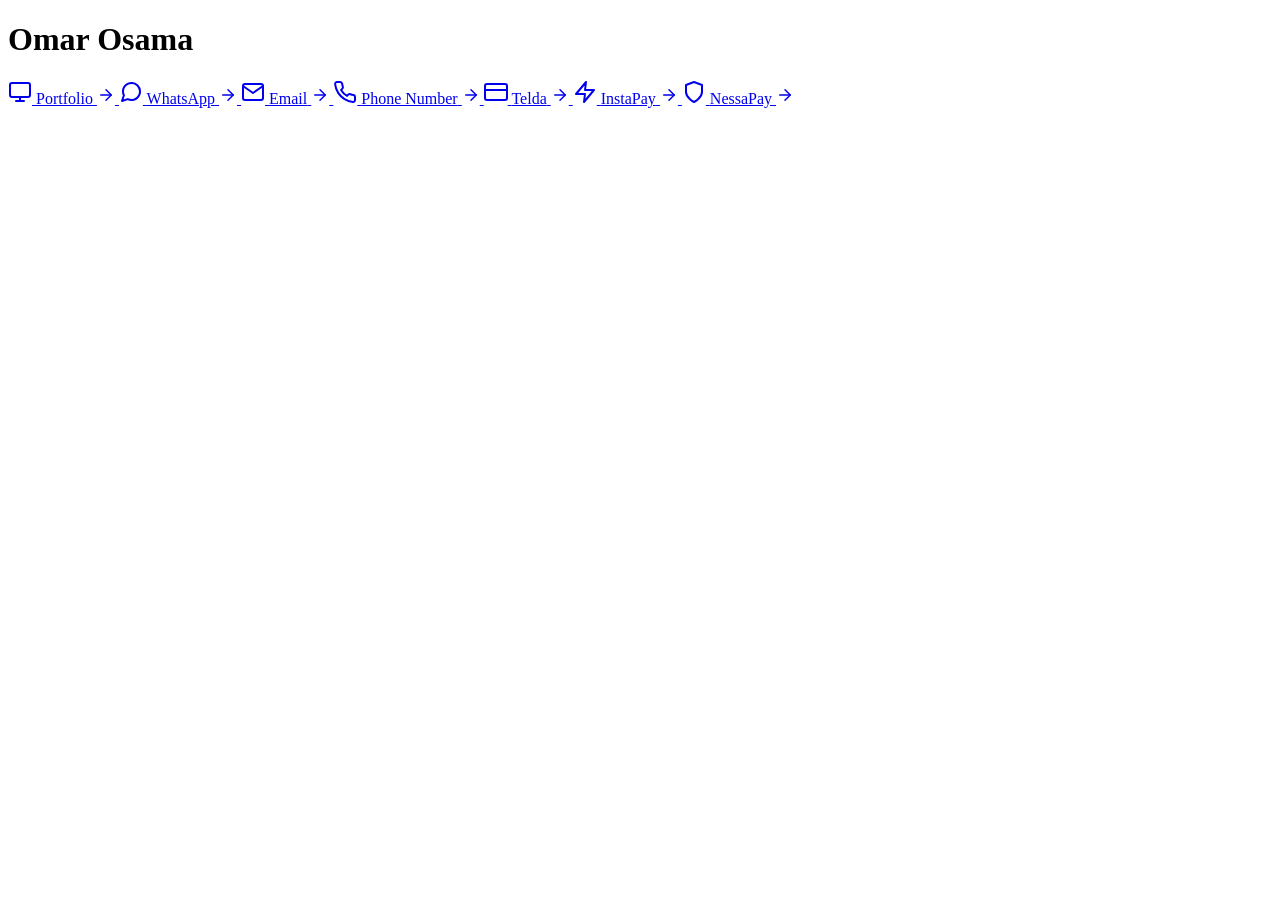
==== index.html @ f806e224 "Add index.html for official links page This file serves as the main HTML structure for Omar Osama's " ====
<!DOCTYPE html>
<html lang="en">
<head>
  <meta charset="UTF-8">
  <meta name="viewport" content="width=device-width, initial-scale=1.0">
  
  <title>Omar Osama | Official Links</title>
  <meta name="description" content="Official personal link hub for Omar Osama. Access portfolio, contact via WhatsApp, email, or phone, and access payment links.">
  <meta name="robots" content="index, follow">
  <meta name="theme-color" content="#000000">

  <link rel="canonical" href="https://omar-osama-ali.github.io/">

  <meta property="og:type" content="website">
  <meta property="og:title" content="Omar Osama | Official Links">
  <meta property="og:description" content="Official personal link hub for Omar Osama.">
  <meta property="og:url" content="https://omar-osama-ali.github.io/">

  <link rel="stylesheet" href="style.css">

  <!-- INSERT OFFICIAL GOOGLE SEARCH CONSOLE VERIFICATION META TAG HERE -->
</head>
<body>

  <main class="hub-container">
    <header class="profile-header">
      <h1 class="profile-name">Omar Osama</h1>
      <div class="gold-divider" aria-hidden="true"></div>
    </header>

    <nav class="links-nav" aria-label="Official Links">
      <!-- 1. Portfolio -->
      <a href="https://omar-osama-ali.github.io/" class="link-btn" target="_blank" rel="noopener noreferrer" data-link-name="portfolio">
        <span class="btn-icon" aria-hidden="true">
          <svg width="24" height="24" viewBox="0 0 24 24" fill="none" stroke="currentColor" stroke-width="2" stroke-linecap="round" stroke-linejoin="round">
            <rect x="2" y="3" width="20" height="14" rx="2" ry="2"/>
            <line x1="8" y1="21" x2="16" y2="21"/>
            <line x1="12" y1="17" x2="12" y2="21"/>
          </svg>
        </span>
        <span class="btn-label">Portfolio</span>
        <span class="btn-arrow" aria-hidden="true">
          <svg width="18" height="18" viewBox="0 0 24 24" fill="none" stroke="currentColor" stroke-width="2" stroke-linecap="round" stroke-linejoin="round">
            <line x1="5" y1="12" x2="19" y2="12"/>
            <polyline points="12 5 19 12 12 19"/>
          </svg>
        </span>
      </a>

      <!-- 2. WhatsApp -->
      <a href="https://wa.me/201200140223" class="link-btn" target="_blank" rel="noopener noreferrer" data-link-name="whatsapp">
        <span class="btn-icon" aria-hidden="true">
          <svg width="24" height="24" viewBox="0 0 24 24" fill="none" stroke="currentColor" stroke-width="2" stroke-linecap="round" stroke-linejoin="round">
            <path d="M21 11.5a8.38 8.38 0 0 1-.9 3.8 8.5 8.5 0 0 1-7.6 4.7 8.38 8.38 0 0 1-3.8-.9L3 21l1.9-5.7a8.38 8.38 0 0 1-.9-3.8 8.5 8.5 0 0 1 4.7-7.6 8.38 8.38 0 0 1 3.8-.9h.5a8.48 8.48 0 0 1 8 8v.5z"/>
          </svg>
        </span>
        <span class="btn-label">WhatsApp</span>
        <span class="btn-arrow" aria-hidden="true">
          <svg width="18" height="18" viewBox="0 0 24 24" fill="none" stroke="currentColor" stroke-width="2" stroke-linecap="round" stroke-linejoin="round">
            <line x1="5" y1="12" x2="19" y2="12"/>
            <polyline points="12 5 19 12 12 19"/>
          </svg>
        </span>
      </a>

      <!-- 3. Email -->
      <a href="mailto:omar.osama2011@yahoo.com" class="link-btn" data-link-name="email">
        <span class="btn-icon" aria-hidden="true">
          <svg width="24" height="24" viewBox="0 0 24 24" fill="none" stroke="currentColor" stroke-width="2" stroke-linecap="round" stroke-linejoin="round">
            <path d="M4 4h16c1.1 0 2 .9 2 2v12c0 1.1-.9 2-2 2H4c-1.1 0-2-.9-2-2V6c0-1.1.9-2 2-2z"/>
            <polyline points="22,6 12,13 2,6"/>
          </svg>
        </span>
        <span class="btn-label">Email</span>
        <span class="btn-arrow" aria-hidden="true">
          <svg width="18" height="18" viewBox="0 0 24 24" fill="none" stroke="currentColor" stroke-width="2" stroke-linecap="round" stroke-linejoin="round">
            <line x1="5" y1="12" x2="19" y2="12"/>
            <polyline points="12 5 19 12 12 19"/>
          </svg>
        </span>
      </a>

      <!-- 4. Phone Number -->
      <a href="tel:+201200140223" class="link-btn" data-link-name="phone">
        <span class="btn-icon" aria-hidden="true">
          <svg width="24" height="24" viewBox="0 0 24 24" fill="none" stroke="currentColor" stroke-width="2" stroke-linecap="round" stroke-linejoin="round">
            <path d="M22 16.92v3a2 2 0 0 1-2.18 2 19.79 19.79 0 0 1-8.63-3.07 19.5 19.5 0 0 1-6-6 19.79 19.79 0 0 1-3.07-8.67A2 2 0 0 1 4.11 2h3a2 2 0 0 1 2 1.72 12.84 12.84 0 0 0 .7 2.81 2 2 0 0 1-.45 2.11L8.09 9.91a16 16 0 0 0 6 6l1.27-1.27a2 2 0 0 1 2.11-.45 12.84 12.84 0 0 0 2.81.7A2 2 0 0 1 22 16.92z"/>
          </svg>
        </span>
        <span class="btn-label">Phone Number</span>
        <span class="btn-arrow" aria-hidden="true">
          <svg width="18" height="18" viewBox="0 0 24 24" fill="none" stroke="currentColor" stroke-width="2" stroke-linecap="round" stroke-linejoin="round">
            <line x1="5" y1="12" x2="19" y2="12"/>
            <polyline points="12 5 19 12 12 19"/>
          </svg>
        </span>
      </a>

      <!-- 5. Telda -->
      <a href="https://telda.me/omarosama2011" class="link-btn" target="_blank" rel="noopener noreferrer" data-link-name="telda">
        <span class="btn-icon" aria-hidden="true">
          <svg width="24" height="24" viewBox="0 0 24 24" fill="none" stroke="currentColor" stroke-width="2" stroke-linecap="round" stroke-linejoin="round">
            <rect x="1" y="4" width="22" height="16" rx="2" ry="2"/>
            <line x1="1" y1="10" x2="23" y2="10"/>
          </svg>
        </span>
        <span class="btn-label">Telda</span>
        <span class="btn-arrow" aria-hidden="true">
          <svg width="18" height="18" viewBox="0 0 24 24" fill="none" stroke="currentColor" stroke-width="2" stroke-linecap="round" stroke-linejoin="round">
            <line x1="5" y1="12" x2="19" y2="12"/>
            <polyline points="12 5 19 12 12 19"/>
          </svg>
        </span>
      </a>

      <!-- 6. InstaPay -->
      <a href="https://ipn.eg/S/omar.osama2011/instapay/8AsH4D" class="link-btn" target="_blank" rel="noopener noreferrer" data-link-name="instapay">
        <span class="btn-icon" aria-hidden="true">
          <svg width="24" height="24" viewBox="0 0 24 24" fill="none" stroke="currentColor" stroke-width="2" stroke-linecap="round" stroke-linejoin="round">
            <polygon points="13 2 3 14 12 14 11 22 21 10 12 10 13 2"/>
          </svg>
        </span>
        <span class="btn-label">InstaPay</span>
        <span class="btn-arrow" aria-hidden="true">
          <svg width="18" height="18" viewBox="0 0 24 24" fill="none" stroke="currentColor" stroke-width="2" stroke-linecap="round" stroke-linejoin="round">
            <line x1="5" y1="12" x2="19" y2="12"/>
            <polyline points="12 5 19 12 12 19"/>
          </svg>
        </span>
      </a>

      <!-- 7. NessaPay -->
      <a href="NESSAPAY_URL_PLACEHOLDER" class="link-btn" target="_blank" rel="noopener noreferrer" data-link-name="nessapay">
        <span class="btn-icon" aria-hidden="true">
          <svg width="24" height="24" viewBox="0 0 24 24" fill="none" stroke="currentColor" stroke-width="2" stroke-linecap="round" stroke-linejoin="round">
            <path d="M12 22s8-4 8-10V5l-8-3-8 3v7c0 6 8 10 8 10z"/>
          </svg>
        </span>
        <span class="btn-label">NessaPay</span>
        <span class="btn-arrow" aria-hidden="true">
          <svg width="18" height="18" viewBox="0 0 24 24" fill="none" stroke="currentColor" stroke-width="2" stroke-linecap="round" stroke-linejoin="round">
            <line x1="5" y1="12" x2="19" y2="12"/>
            <polyline points="12 5 19 12 12 19"/>
          </svg>
        </span>
      </a>
    </nav>
  </main>

  <script src="script.js"></script>
</body>
</html>
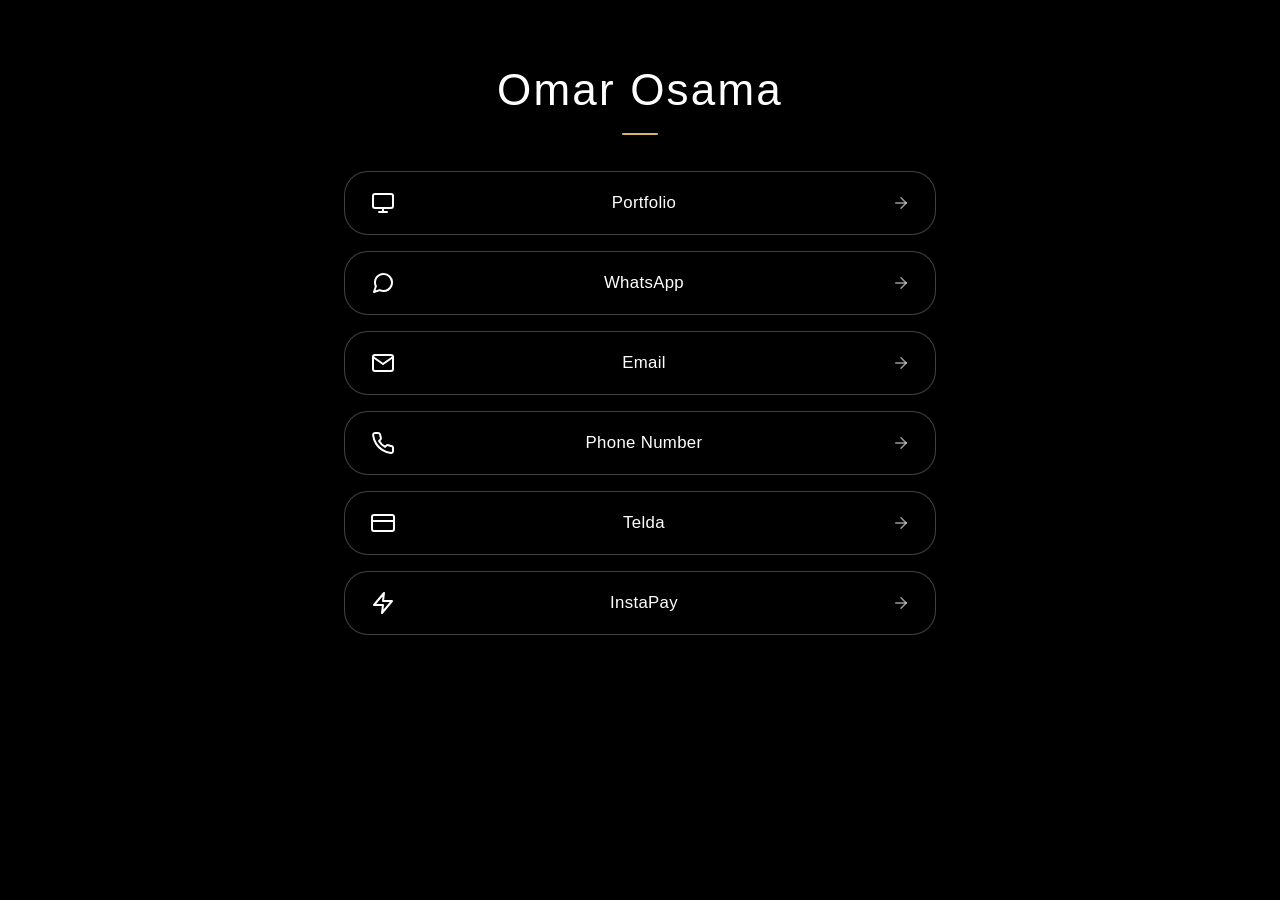
==== commit 962d0715: "Remove NessaPay link from index.html Removed NessaPay link from the navigation." ====
--- a/index.html
+++ b/index.html
@@ -128,22 +128,6 @@
           </svg>
         </span>
       </a>
-
-      <!-- 7. NessaPay -->
-      <a href="NESSAPAY_URL_PLACEHOLDER" class="link-btn" target="_blank" rel="noopener noreferrer" data-link-name="nessapay">
-        <span class="btn-icon" aria-hidden="true">
-          <svg width="24" height="24" viewBox="0 0 24 24" fill="none" stroke="currentColor" stroke-width="2" stroke-linecap="round" stroke-linejoin="round">
-            <path d="M12 22s8-4 8-10V5l-8-3-8 3v7c0 6 8 10 8 10z"/>
-          </svg>
-        </span>
-        <span class="btn-label">NessaPay</span>
-        <span class="btn-arrow" aria-hidden="true">
-          <svg width="18" height="18" viewBox="0 0 24 24" fill="none" stroke="currentColor" stroke-width="2" stroke-linecap="round" stroke-linejoin="round">
-            <line x1="5" y1="12" x2="19" y2="12"/>
-            <polyline points="12 5 19 12 12 19"/>
-          </svg>
-        </span>
-      </a>
     </nav>
   </main>
 
--- a/style.css
+++ b/style.css
@@ -0,0 +1,140 @@
+:root {
+  --bg-color: #000000;
+  --text-primary: #FFFFFF;
+  --accent-gold: #D6B46A;
+  --btn-bg: #000000;
+  --btn-border: rgba(255, 255, 255, 0.25);
+  --btn-border-hover: rgba(255, 255, 255, 0.7);
+  --btn-radius: 24px;
+  --max-width: 640px;
+}
+
+*, *::before, *::after {
+  box-sizing: border-box;
+  margin: 0;
+  padding: 0;
+}
+
+html, body {
+  width: 100%;
+  min-height: 100vh;
+  min-height: 100svh;
+  background-color: var(--bg-color);
+  color: var(--text-primary);
+  font-family: -apple-system, BlinkMacSystemFont, "Segoe UI", Roboto, Helvetica, Arial, sans-serif;
+  -webkit-font-smoothing: antialiased;
+  -moz-osx-font-smoothing: grayscale;
+}
+
+.hub-container {
+  width: 100%;
+  max-width: var(--max-width);
+  margin-inline: auto;
+  padding-inline: clamp(16px, 5vw, 24px);
+  padding-block: clamp(40px, 8vh, 64px);
+  display: flex;
+  flex-direction: column;
+  align-items: center;
+}
+
+.profile-header {
+  text-align: center;
+  margin-bottom: clamp(24px, 5vh, 36px);
+  width: 100%;
+}
+
+.profile-name {
+  font-size: clamp(2rem, 6vw, 2.75rem);
+  font-weight: 300;
+  letter-spacing: 0.05em;
+  color: var(--text-primary);
+  line-height: 1.2;
+}
+
+.gold-divider {
+  width: 36px;
+  height: 2px;
+  background-color: var(--accent-gold);
+  margin: 16px auto 0;
+  border-radius: 1px;
+}
+
+.links-nav {
+  width: 100%;
+  display: flex;
+  flex-direction: column;
+  gap: clamp(12px, 2.5vh, 16px);
+}
+
+.link-btn {
+  display: flex;
+  align-items: center;
+  justify-content: space-between;
+  width: 100%;
+  min-height: 64px;
+  padding: 16px 24px;
+  background-color: var(--btn-bg);
+  border: 1px solid var(--btn-border);
+  border-radius: var(--btn-radius);
+  color: var(--text-primary);
+  text-decoration: none;
+  transition: border-color 0.2s ease, background-color 0.2s ease, transform 0.15s ease;
+  cursor: pointer;
+  -webkit-tap-highlight-color: transparent;
+}
+
+.link-btn:hover {
+  border-color: var(--btn-border-hover);
+  background-color: rgba(255, 255, 255, 0.03);
+}
+
+.link-btn:active {
+  transform: scale(0.99);
+}
+
+.link-btn:focus-visible {
+  outline: 2px solid var(--accent-gold);
+  outline-offset: 3px;
+}
+
+.btn-icon {
+  display: flex;
+  align-items: center;
+  justify-content: center;
+  width: 28px;
+  height: 28px;
+  color: var(--text-primary);
+  flex-shrink: 0;
+}
+
+.btn-label {
+  font-size: 1.05rem;
+  font-weight: 400;
+  letter-spacing: 0.02em;
+  color: var(--text-primary);
+  text-align: center;
+  flex-grow: 1;
+  padding-inline: 12px;
+}
+
+.btn-arrow {
+  display: flex;
+  align-items: center;
+  justify-content: center;
+  width: 20px;
+  height: 20px;
+  color: rgba(255, 255, 255, 0.6);
+  flex-shrink: 0;
+  transition: transform 0.2s ease, color 0.2s ease;
+}
+
+.link-btn:hover .btn-arrow {
+  transform: translateX(3px);
+  color: var(--text-primary);
+}
+
+@media (prefers-reduced-motion: reduce) {
+  .link-btn, .btn-arrow {
+    transition: none;
+  }
+}
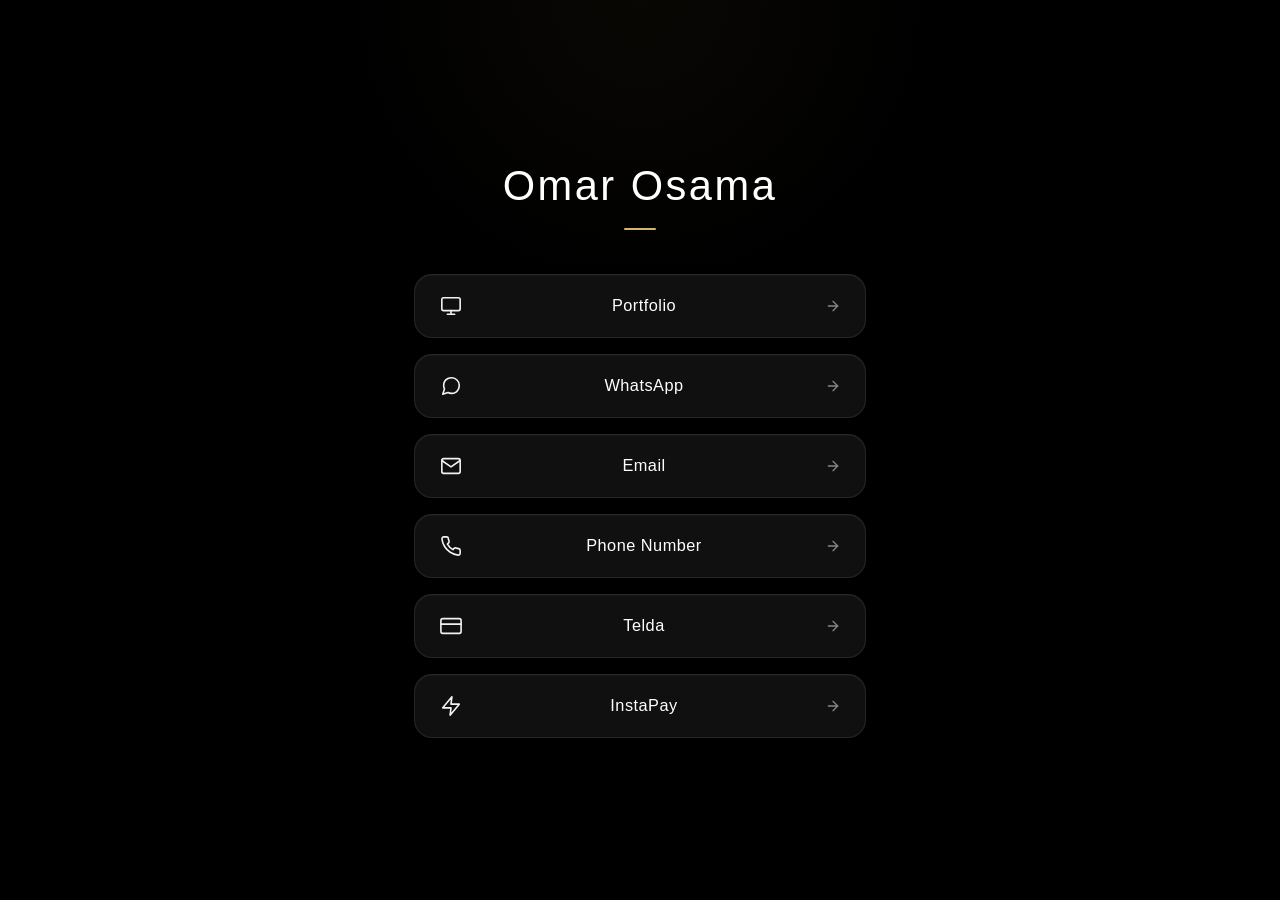
==== commit 896cc5fc: "Add files via upload" ====
--- a/index.html
+++ b/index.html
@@ -9,20 +9,23 @@
   <meta name="robots" content="index, follow">
   <meta name="theme-color" content="#000000">
 
+  <!-- Canonical URL -->
   <link rel="canonical" href="https://omar-osama-ali.github.io/">
 
+  <!-- Open Graph -->
   <meta property="og:type" content="website">
   <meta property="og:title" content="Omar Osama | Official Links">
   <meta property="og:description" content="Official personal link hub for Omar Osama.">
   <meta property="og:url" content="https://omar-osama-ali.github.io/">
 
+  <!-- Stylesheet -->
   <link rel="stylesheet" href="style.css">
 
   <!-- INSERT OFFICIAL GOOGLE SEARCH CONSOLE VERIFICATION META TAG HERE -->
 </head>
 <body>
 
-  <main class="hub-container">
+  <main class="hub-container" role="main">
     <header class="profile-header">
       <h1 class="profile-name">Omar Osama</h1>
       <div class="gold-divider" aria-hidden="true"></div>
@@ -32,7 +35,7 @@
       <!-- 1. Portfolio -->
       <a href="https://omar-osama-ali.github.io/" class="link-btn" target="_blank" rel="noopener noreferrer" data-link-name="portfolio">
         <span class="btn-icon" aria-hidden="true">
-          <svg width="24" height="24" viewBox="0 0 24 24" fill="none" stroke="currentColor" stroke-width="2" stroke-linecap="round" stroke-linejoin="round">
+          <svg width="22" height="22" viewBox="0 0 24 24" fill="none" stroke="currentColor" stroke-width="1.75" stroke-linecap="round" stroke-linejoin="round">
             <rect x="2" y="3" width="20" height="14" rx="2" ry="2"/>
             <line x1="8" y1="21" x2="16" y2="21"/>
             <line x1="12" y1="17" x2="12" y2="21"/>
@@ -40,7 +43,7 @@
         </span>
         <span class="btn-label">Portfolio</span>
         <span class="btn-arrow" aria-hidden="true">
-          <svg width="18" height="18" viewBox="0 0 24 24" fill="none" stroke="currentColor" stroke-width="2" stroke-linecap="round" stroke-linejoin="round">
+          <svg width="16" height="16" viewBox="0 0 24 24" fill="none" stroke="currentColor" stroke-width="2" stroke-linecap="round" stroke-linejoin="round">
             <line x1="5" y1="12" x2="19" y2="12"/>
             <polyline points="12 5 19 12 12 19"/>
           </svg>
@@ -50,13 +53,13 @@
       <!-- 2. WhatsApp -->
       <a href="https://wa.me/201200140223" class="link-btn" target="_blank" rel="noopener noreferrer" data-link-name="whatsapp">
         <span class="btn-icon" aria-hidden="true">
-          <svg width="24" height="24" viewBox="0 0 24 24" fill="none" stroke="currentColor" stroke-width="2" stroke-linecap="round" stroke-linejoin="round">
+          <svg width="22" height="22" viewBox="0 0 24 24" fill="none" stroke="currentColor" stroke-width="1.75" stroke-linecap="round" stroke-linejoin="round">
             <path d="M21 11.5a8.38 8.38 0 0 1-.9 3.8 8.5 8.5 0 0 1-7.6 4.7 8.38 8.38 0 0 1-3.8-.9L3 21l1.9-5.7a8.38 8.38 0 0 1-.9-3.8 8.5 8.5 0 0 1 4.7-7.6 8.38 8.38 0 0 1 3.8-.9h.5a8.48 8.48 0 0 1 8 8v.5z"/>
           </svg>
         </span>
         <span class="btn-label">WhatsApp</span>
         <span class="btn-arrow" aria-hidden="true">
-          <svg width="18" height="18" viewBox="0 0 24 24" fill="none" stroke="currentColor" stroke-width="2" stroke-linecap="round" stroke-linejoin="round">
+          <svg width="16" height="16" viewBox="0 0 24 24" fill="none" stroke="currentColor" stroke-width="2" stroke-linecap="round" stroke-linejoin="round">
             <line x1="5" y1="12" x2="19" y2="12"/>
             <polyline points="12 5 19 12 12 19"/>
           </svg>
@@ -66,14 +69,14 @@
       <!-- 3. Email -->
       <a href="mailto:omar.osama2011@yahoo.com" class="link-btn" data-link-name="email">
         <span class="btn-icon" aria-hidden="true">
-          <svg width="24" height="24" viewBox="0 0 24 24" fill="none" stroke="currentColor" stroke-width="2" stroke-linecap="round" stroke-linejoin="round">
+          <svg width="22" height="22" viewBox="0 0 24 24" fill="none" stroke="currentColor" stroke-width="1.75" stroke-linecap="round" stroke-linejoin="round">
             <path d="M4 4h16c1.1 0 2 .9 2 2v12c0 1.1-.9 2-2 2H4c-1.1 0-2-.9-2-2V6c0-1.1.9-2 2-2z"/>
             <polyline points="22,6 12,13 2,6"/>
           </svg>
         </span>
         <span class="btn-label">Email</span>
         <span class="btn-arrow" aria-hidden="true">
-          <svg width="18" height="18" viewBox="0 0 24 24" fill="none" stroke="currentColor" stroke-width="2" stroke-linecap="round" stroke-linejoin="round">
+          <svg width="16" height="16" viewBox="0 0 24 24" fill="none" stroke="currentColor" stroke-width="2" stroke-linecap="round" stroke-linejoin="round">
             <line x1="5" y1="12" x2="19" y2="12"/>
             <polyline points="12 5 19 12 12 19"/>
           </svg>
@@ -83,13 +86,13 @@
       <!-- 4. Phone Number -->
       <a href="tel:+201200140223" class="link-btn" data-link-name="phone">
         <span class="btn-icon" aria-hidden="true">
-          <svg width="24" height="24" viewBox="0 0 24 24" fill="none" stroke="currentColor" stroke-width="2" stroke-linecap="round" stroke-linejoin="round">
+          <svg width="22" height="22" viewBox="0 0 24 24" fill="none" stroke="currentColor" stroke-width="1.75" stroke-linecap="round" stroke-linejoin="round">
             <path d="M22 16.92v3a2 2 0 0 1-2.18 2 19.79 19.79 0 0 1-8.63-3.07 19.5 19.5 0 0 1-6-6 19.79 19.79 0 0 1-3.07-8.67A2 2 0 0 1 4.11 2h3a2 2 0 0 1 2 1.72 12.84 12.84 0 0 0 .7 2.81 2 2 0 0 1-.45 2.11L8.09 9.91a16 16 0 0 0 6 6l1.27-1.27a2 2 0 0 1 2.11-.45 12.84 12.84 0 0 0 2.81.7A2 2 0 0 1 22 16.92z"/>
           </svg>
         </span>
         <span class="btn-label">Phone Number</span>
         <span class="btn-arrow" aria-hidden="true">
-          <svg width="18" height="18" viewBox="0 0 24 24" fill="none" stroke="currentColor" stroke-width="2" stroke-linecap="round" stroke-linejoin="round">
+          <svg width="16" height="16" viewBox="0 0 24 24" fill="none" stroke="currentColor" stroke-width="2" stroke-linecap="round" stroke-linejoin="round">
             <line x1="5" y1="12" x2="19" y2="12"/>
             <polyline points="12 5 19 12 12 19"/>
           </svg>
@@ -99,14 +102,14 @@
       <!-- 5. Telda -->
       <a href="https://telda.me/omarosama2011" class="link-btn" target="_blank" rel="noopener noreferrer" data-link-name="telda">
         <span class="btn-icon" aria-hidden="true">
-          <svg width="24" height="24" viewBox="0 0 24 24" fill="none" stroke="currentColor" stroke-width="2" stroke-linecap="round" stroke-linejoin="round">
+          <svg width="22" height="22" viewBox="0 0 24 24" fill="none" stroke="currentColor" stroke-width="1.75" stroke-linecap="round" stroke-linejoin="round">
             <rect x="1" y="4" width="22" height="16" rx="2" ry="2"/>
             <line x1="1" y1="10" x2="23" y2="10"/>
           </svg>
         </span>
         <span class="btn-label">Telda</span>
         <span class="btn-arrow" aria-hidden="true">
-          <svg width="18" height="18" viewBox="0 0 24 24" fill="none" stroke="currentColor" stroke-width="2" stroke-linecap="round" stroke-linejoin="round">
+          <svg width="16" height="16" viewBox="0 0 24 24" fill="none" stroke="currentColor" stroke-width="2" stroke-linecap="round" stroke-linejoin="round">
             <line x1="5" y1="12" x2="19" y2="12"/>
             <polyline points="12 5 19 12 12 19"/>
           </svg>
@@ -116,13 +119,13 @@
       <!-- 6. InstaPay -->
       <a href="https://ipn.eg/S/omar.osama2011/instapay/8AsH4D" class="link-btn" target="_blank" rel="noopener noreferrer" data-link-name="instapay">
         <span class="btn-icon" aria-hidden="true">
-          <svg width="24" height="24" viewBox="0 0 24 24" fill="none" stroke="currentColor" stroke-width="2" stroke-linecap="round" stroke-linejoin="round">
+          <svg width="22" height="22" viewBox="0 0 24 24" fill="none" stroke="currentColor" stroke-width="1.75" stroke-linecap="round" stroke-linejoin="round">
             <polygon points="13 2 3 14 12 14 11 22 21 10 12 10 13 2"/>
           </svg>
         </span>
         <span class="btn-label">InstaPay</span>
         <span class="btn-arrow" aria-hidden="true">
-          <svg width="18" height="18" viewBox="0 0 24 24" fill="none" stroke="currentColor" stroke-width="2" stroke-linecap="round" stroke-linejoin="round">
+          <svg width="16" height="16" viewBox="0 0 24 24" fill="none" stroke="currentColor" stroke-width="2" stroke-linecap="round" stroke-linejoin="round">
             <line x1="5" y1="12" x2="19" y2="12"/>
             <polyline points="12 5 19 12 12 19"/>
           </svg>
--- a/style.css
+++ b/style.css
@@ -1,12 +1,27 @@
+/* ==========================================================================
+   Omar Osama — Official Links | Redesigned Premium UI/UX
+   ========================================================================== */
+
 :root {
-  --bg-color: #000000;
+  --bg-primary: #000000;
+  --bg-secondary: #080808;
+  --surface-elevated: #101010;
+  --surface-hover: #161616;
+  
   --text-primary: #FFFFFF;
+  --text-secondary: #B8B8B8;
+  --text-muted: #858585;
+  
   --accent-gold: #D6B46A;
-  --btn-bg: #000000;
-  --btn-border: rgba(255, 255, 255, 0.25);
-  --btn-border-hover: rgba(255, 255, 255, 0.7);
-  --btn-radius: 24px;
-  --max-width: 640px;
+  --gold-border: rgba(214, 180, 106, 0.22);
+  --gold-glow: rgba(214, 180, 106, 0.08);
+  
+  --border-subtle: rgba(255, 255, 255, 0.09);
+  --border-hover: rgba(255, 255, 255, 0.28);
+  
+  --radius-btn: 18px;
+  --max-width: 500px;
+  --transition-smooth: 0.2s cubic-bezier(0.16, 1, 0.3, 1);
 }
 
 *, *::before, *::after {
@@ -15,55 +30,81 @@
   padding: 0;
 }
 
-html, body {
+html {
+  -webkit-text-size-adjust: 100%;
+}
+
+body {
   width: 100%;
   min-height: 100vh;
   min-height: 100svh;
-  background-color: var(--bg-color);
+  background-color: var(--bg-primary);
   color: var(--text-primary);
   font-family: -apple-system, BlinkMacSystemFont, "Segoe UI", Roboto, Helvetica, Arial, sans-serif;
   -webkit-font-smoothing: antialiased;
   -moz-osx-font-smoothing: grayscale;
+  display: flex;
+  flex-direction: column;
+  justify-content: center;
+  align-items: center;
+  overflow-x: hidden;
+  position: relative;
+}
+
+body::before {
+  content: '';
+  position: absolute;
+  top: 0;
+  left: 50%;
+  transform: translateX(-50%);
+  width: 100%;
+  max-width: 600px;
+  height: 320px;
+  background: radial-gradient(circle at 50% 0%, rgba(214, 180, 106, 0.04) 0%, transparent 70%);
+  pointer-events: none;
+  z-index: 0;
 }
 
 .hub-container {
   width: 100%;
   max-width: var(--max-width);
   margin-inline: auto;
-  padding-inline: clamp(16px, 5vw, 24px);
-  padding-block: clamp(40px, 8vh, 64px);
+  padding: clamp(32px, 6vh, 56px) clamp(20px, 5vw, 24px);
   display: flex;
   flex-direction: column;
   align-items: center;
+  position: relative;
+  z-index: 1;
 }
 
 .profile-header {
   text-align: center;
-  margin-bottom: clamp(24px, 5vh, 36px);
+  margin-bottom: clamp(32px, 6vh, 44px);
   width: 100%;
 }
 
 .profile-name {
-  font-size: clamp(2rem, 6vw, 2.75rem);
+  font-size: clamp(2.1rem, 5.5vw, 2.6rem);
   font-weight: 300;
-  letter-spacing: 0.05em;
+  letter-spacing: 0.06em;
   color: var(--text-primary);
-  line-height: 1.2;
+  line-height: 1.15;
 }
 
 .gold-divider {
-  width: 36px;
+  width: 32px;
   height: 2px;
   background-color: var(--accent-gold);
-  margin: 16px auto 0;
-  border-radius: 1px;
+  margin: 18px auto 0;
+  border-radius: 2px;
+  box-shadow: 0 0 12px var(--gold-glow);
 }
 
 .links-nav {
   width: 100%;
   display: flex;
   flex-direction: column;
-  gap: clamp(12px, 2.5vh, 16px);
+  gap: clamp(12px, 2vh, 16px);
 }
 
 .link-btn {
@@ -72,29 +113,38 @@
   justify-content: space-between;
   width: 100%;
   min-height: 64px;
-  padding: 16px 24px;
-  background-color: var(--btn-bg);
-  border: 1px solid var(--btn-border);
-  border-radius: var(--btn-radius);
+  padding: 16px 22px;
+  background-color: var(--surface-elevated);
+  border: 1px solid var(--border-subtle);
+  border-radius: var(--radius-btn);
   color: var(--text-primary);
   text-decoration: none;
-  transition: border-color 0.2s ease, background-color 0.2s ease, transform 0.15s ease;
+  box-shadow: inset 0 1px 0 rgba(255, 255, 255, 0.04), 0 2px 8px rgba(0, 0, 0, 0.4);
+  transition: background-color var(--transition-smooth), 
+              border-color var(--transition-smooth), 
+              transform var(--transition-smooth), 
+              box-shadow var(--transition-smooth);
   cursor: pointer;
   -webkit-tap-highlight-color: transparent;
+  position: relative;
 }
 
 .link-btn:hover {
-  border-color: var(--btn-border-hover);
-  background-color: rgba(255, 255, 255, 0.03);
+  background-color: var(--surface-hover);
+  border-color: var(--border-hover);
+  box-shadow: inset 0 1px 0 rgba(255, 255, 255, 0.08), 0 6px 24px rgba(0, 0, 0, 0.6);
+  transform: translateY(-1px);
 }
 
 .link-btn:active {
-  transform: scale(0.99);
+  transform: translateY(0) scale(0.995);
+  box-shadow: inset 0 1px 0 rgba(255, 255, 255, 0.02), 0 1px 4px rgba(0, 0, 0, 0.5);
 }
 
 .link-btn:focus-visible {
-  outline: 2px solid var(--accent-gold);
-  outline-offset: 3px;
+  outline: none;
+  border-color: var(--accent-gold);
+  box-shadow: 0 0 0 3px var(--gold-glow), inset 0 1px 0 rgba(255, 255, 255, 0.08);
 }
 
 .btn-icon {
@@ -105,12 +155,19 @@
   height: 28px;
   color: var(--text-primary);
   flex-shrink: 0;
+  opacity: 0.95;
+  transition: opacity 0.2s ease;
+}
+
+.link-btn:hover .btn-icon {
+  opacity: 1;
+  color: var(--accent-gold);
 }
 
 .btn-label {
-  font-size: 1.05rem;
+  font-size: 1.02rem;
   font-weight: 400;
-  letter-spacing: 0.02em;
+  letter-spacing: 0.03em;
   color: var(--text-primary);
   text-align: center;
   flex-grow: 1;
@@ -123,9 +180,9 @@
   justify-content: center;
   width: 20px;
   height: 20px;
-  color: rgba(255, 255, 255, 0.6);
+  color: var(--text-muted);
   flex-shrink: 0;
-  transition: transform 0.2s ease, color 0.2s ease;
+  transition: transform var(--transition-smooth), color var(--transition-smooth);
 }
 
 .link-btn:hover .btn-arrow {
@@ -134,7 +191,8 @@
 }
 
 @media (prefers-reduced-motion: reduce) {
-  .link-btn, .btn-arrow {
-    transition: none;
+  .link-btn, .btn-arrow, .btn-icon {
+    transition: none !important;
+    transform: none !important;
   }
 }
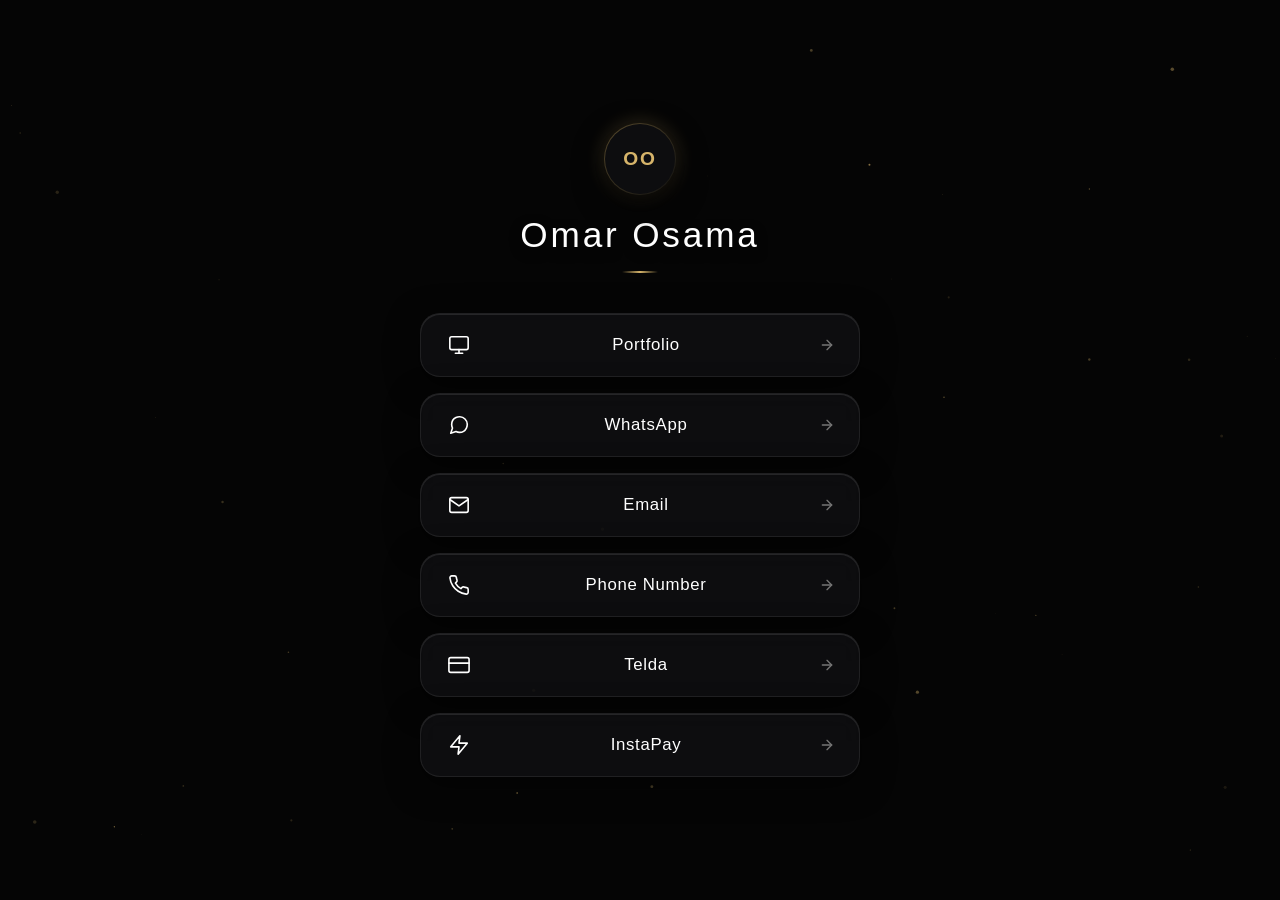
==== commit 61323830: "Add files via upload" ====
--- a/index.html
+++ b/index.html
@@ -9,24 +9,26 @@
   <meta name="robots" content="index, follow">
   <meta name="theme-color" content="#000000">
 
-  <!-- Canonical URL -->
   <link rel="canonical" href="https://omar-osama-ali.github.io/">
 
-  <!-- Open Graph -->
   <meta property="og:type" content="website">
   <meta property="og:title" content="Omar Osama | Official Links">
   <meta property="og:description" content="Official personal link hub for Omar Osama.">
   <meta property="og:url" content="https://omar-osama-ali.github.io/">
 
-  <!-- Stylesheet -->
   <link rel="stylesheet" href="style.css">
 
   <!-- INSERT OFFICIAL GOOGLE SEARCH CONSOLE VERIFICATION META TAG HERE -->
 </head>
 <body>
 
+  <canvas id="bg-canvas" aria-hidden="true"></canvas>
+
   <main class="hub-container" role="main">
     <header class="profile-header">
+      <div class="avatar-3d-wrapper" aria-hidden="true">
+        <div class="avatar-3d-inner">OO</div>
+      </div>
       <h1 class="profile-name">Omar Osama</h1>
       <div class="gold-divider" aria-hidden="true"></div>
     </header>
--- a/style.css
+++ b/style.css
@@ -1,27 +1,19 @@
-/* ==========================================================================
-   Omar Osama — Official Links | Redesigned Premium UI/UX
-   ========================================================================== */
-
 :root {
-  --bg-primary: #000000;
-  --bg-secondary: #080808;
-  --surface-elevated: #101010;
-  --surface-hover: #161616;
+  --bg-primary: #050505;
+  --surface-elevated: rgba(18, 18, 20, 0.7);
+  --surface-hover: rgba(28, 28, 32, 0.85);
   
   --text-primary: #FFFFFF;
-  --text-secondary: #B8B8B8;
-  --text-muted: #858585;
+  --text-muted: #757575;
   
   --accent-gold: #D6B46A;
-  --gold-border: rgba(214, 180, 106, 0.22);
-  --gold-glow: rgba(214, 180, 106, 0.08);
+  --gold-glow: rgba(214, 180, 106, 0.25);
   
-  --border-subtle: rgba(255, 255, 255, 0.09);
-  --border-hover: rgba(255, 255, 255, 0.28);
+  --border-subtle: rgba(255, 255, 255, 0.08);
+  --border-hover: rgba(214, 180, 106, 0.4);
   
-  --radius-btn: 18px;
-  --max-width: 500px;
-  --transition-smooth: 0.2s cubic-bezier(0.16, 1, 0.3, 1);
+  --radius-btn: 20px;
+  --max-width: 480px;
 }
 
 *, *::before, *::after {
@@ -30,37 +22,25 @@
   padding: 0;
 }
 
-html {
-  -webkit-text-size-adjust: 100%;
-}
-
 body {
   width: 100%;
   min-height: 100vh;
-  min-height: 100svh;
   background-color: var(--bg-primary);
   color: var(--text-primary);
-  font-family: -apple-system, BlinkMacSystemFont, "Segoe UI", Roboto, Helvetica, Arial, sans-serif;
-  -webkit-font-smoothing: antialiased;
-  -moz-osx-font-smoothing: grayscale;
+  font-family: -apple-system, BlinkMacSystemFont, "Segoe UI", Roboto, sans-serif;
   display: flex;
-  flex-direction: column;
   justify-content: center;
   align-items: center;
   overflow-x: hidden;
   position: relative;
 }
 
-body::before {
-  content: '';
-  position: absolute;
+#bg-canvas {
+  position: fixed;
   top: 0;
-  left: 50%;
-  transform: translateX(-50%);
-  width: 100%;
-  max-width: 600px;
-  height: 320px;
-  background: radial-gradient(circle at 50% 0%, rgba(214, 180, 106, 0.04) 0%, transparent 70%);
+  left: 0;
+  width: 100vw;
+  height: 100vh;
   pointer-events: none;
   z-index: 0;
 }
@@ -68,8 +48,7 @@
 .hub-container {
   width: 100%;
   max-width: var(--max-width);
-  margin-inline: auto;
-  padding: clamp(32px, 6vh, 56px) clamp(20px, 5vw, 24px);
+  padding: 48px 20px;
   display: flex;
   flex-direction: column;
   align-items: center;
@@ -79,32 +58,58 @@
 
 .profile-header {
   text-align: center;
-  margin-bottom: clamp(32px, 6vh, 44px);
+  margin-bottom: 40px;
+  display: flex;
+  flex-direction: column;
+  align-items: center;
+}
+
+.avatar-3d-wrapper {
+  width: 72px;
+  height: 72px;
+  border-radius: 50%;
+  background: linear-gradient(135deg, rgba(214, 180, 106, 0.4), rgba(255, 255, 255, 0.05));
+  padding: 1px;
+  margin-bottom: 20px;
+  box-shadow: 0 10px 30px rgba(0, 0, 0, 0.8), 0 0 20px var(--gold-glow);
+  perspective: 500px;
+}
+
+.avatar-3d-inner {
   width: 100%;
+  height: 100%;
+  background: #0d0d0f;
+  border-radius: 50%;
+  display: flex;
+  align-items: center;
+  justify-content: center;
+  font-weight: 600;
+  font-size: 1.2rem;
+  letter-spacing: 0.1em;
+  color: var(--accent-gold);
 }
 
 .profile-name {
-  font-size: clamp(2.1rem, 5.5vw, 2.6rem);
+  font-size: 2.2rem;
   font-weight: 300;
-  letter-spacing: 0.06em;
+  letter-spacing: 0.08em;
   color: var(--text-primary);
-  line-height: 1.15;
+  text-shadow: 0 4px 12px rgba(0, 0, 0, 0.6);
 }
 
 .gold-divider {
-  width: 32px;
+  width: 36px;
   height: 2px;
-  background-color: var(--accent-gold);
-  margin: 18px auto 0;
-  border-radius: 2px;
-  box-shadow: 0 0 12px var(--gold-glow);
+  background: linear-gradient(90deg, transparent, var(--accent-gold), transparent);
+  margin-top: 16px;
 }
 
 .links-nav {
   width: 100%;
   display: flex;
   flex-direction: column;
-  gap: clamp(12px, 2vh, 16px);
+  gap: 16px;
+  perspective: 1000px;
 }
 
 .link-btn {
@@ -113,38 +118,32 @@
   justify-content: space-between;
   width: 100%;
   min-height: 64px;
-  padding: 16px 22px;
-  background-color: var(--surface-elevated);
+  padding: 16px 24px;
+  background: var(--surface-elevated);
+  backdrop-filter: blur(12px);
+  -webkit-backdrop-filter: blur(12px);
   border: 1px solid var(--border-subtle);
   border-radius: var(--radius-btn);
   color: var(--text-primary);
   text-decoration: none;
-  box-shadow: inset 0 1px 0 rgba(255, 255, 255, 0.04), 0 2px 8px rgba(0, 0, 0, 0.4);
-  transition: background-color var(--transition-smooth), 
-              border-color var(--transition-smooth), 
-              transform var(--transition-smooth), 
-              box-shadow var(--transition-smooth);
+  box-shadow: inset 0 1px 0 rgba(255, 255, 255, 0.1), 0 8px 32px rgba(0, 0, 0, 0.5);
+  transition: transform 0.25s cubic-bezier(0.2, 0.8, 0.2, 1), 
+              border-color 0.25s ease, 
+              background-color 0.25s ease,
+              box-shadow 0.25s ease;
+  transform-style: preserve-3d;
   cursor: pointer;
-  -webkit-tap-highlight-color: transparent;
-  position: relative;
 }
 
 .link-btn:hover {
-  background-color: var(--surface-hover);
+  background: var(--surface-hover);
   border-color: var(--border-hover);
-  box-shadow: inset 0 1px 0 rgba(255, 255, 255, 0.08), 0 6px 24px rgba(0, 0, 0, 0.6);
-  transform: translateY(-1px);
+  transform: translateY(-3px) rotateX(4deg) scale(1.01);
+  box-shadow: inset 0 1px 0 rgba(255, 255, 255, 0.2), 0 14px 40px rgba(0, 0, 0, 0.7), 0 0 25px var(--gold-glow);
 }
 
 .link-btn:active {
-  transform: translateY(0) scale(0.995);
-  box-shadow: inset 0 1px 0 rgba(255, 255, 255, 0.02), 0 1px 4px rgba(0, 0, 0, 0.5);
-}
-
-.link-btn:focus-visible {
-  outline: none;
-  border-color: var(--accent-gold);
-  box-shadow: 0 0 0 3px var(--gold-glow), inset 0 1px 0 rgba(255, 255, 255, 0.08);
+  transform: translateY(0) scale(0.99);
 }
 
 .btn-icon {
@@ -152,47 +151,31 @@
   align-items: center;
   justify-content: center;
   width: 28px;
-  height: 28px;
   color: var(--text-primary);
-  flex-shrink: 0;
-  opacity: 0.95;
-  transition: opacity 0.2s ease;
+  transition: color 0.2s ease, transform 0.2s ease;
 }
 
 .link-btn:hover .btn-icon {
-  opacity: 1;
   color: var(--accent-gold);
+  transform: translateZ(10px);
 }
 
 .btn-label {
-  font-size: 1.02rem;
+  font-size: 1.05rem;
   font-weight: 400;
-  letter-spacing: 0.03em;
-  color: var(--text-primary);
+  letter-spacing: 0.04em;
   text-align: center;
   flex-grow: 1;
-  padding-inline: 12px;
 }
 
 .btn-arrow {
   display: flex;
   align-items: center;
-  justify-content: center;
-  width: 20px;
-  height: 20px;
   color: var(--text-muted);
-  flex-shrink: 0;
-  transition: transform var(--transition-smooth), color var(--transition-smooth);
+  transition: transform 0.25s ease, color 0.25s ease;
 }
 
 .link-btn:hover .btn-arrow {
-  transform: translateX(3px);
+  transform: translateX(4px) translateZ(10px);
   color: var(--text-primary);
 }
-
-@media (prefers-reduced-motion: reduce) {
-  .link-btn, .btn-arrow, .btn-icon {
-    transition: none !important;
-    transform: none !important;
-  }
-}
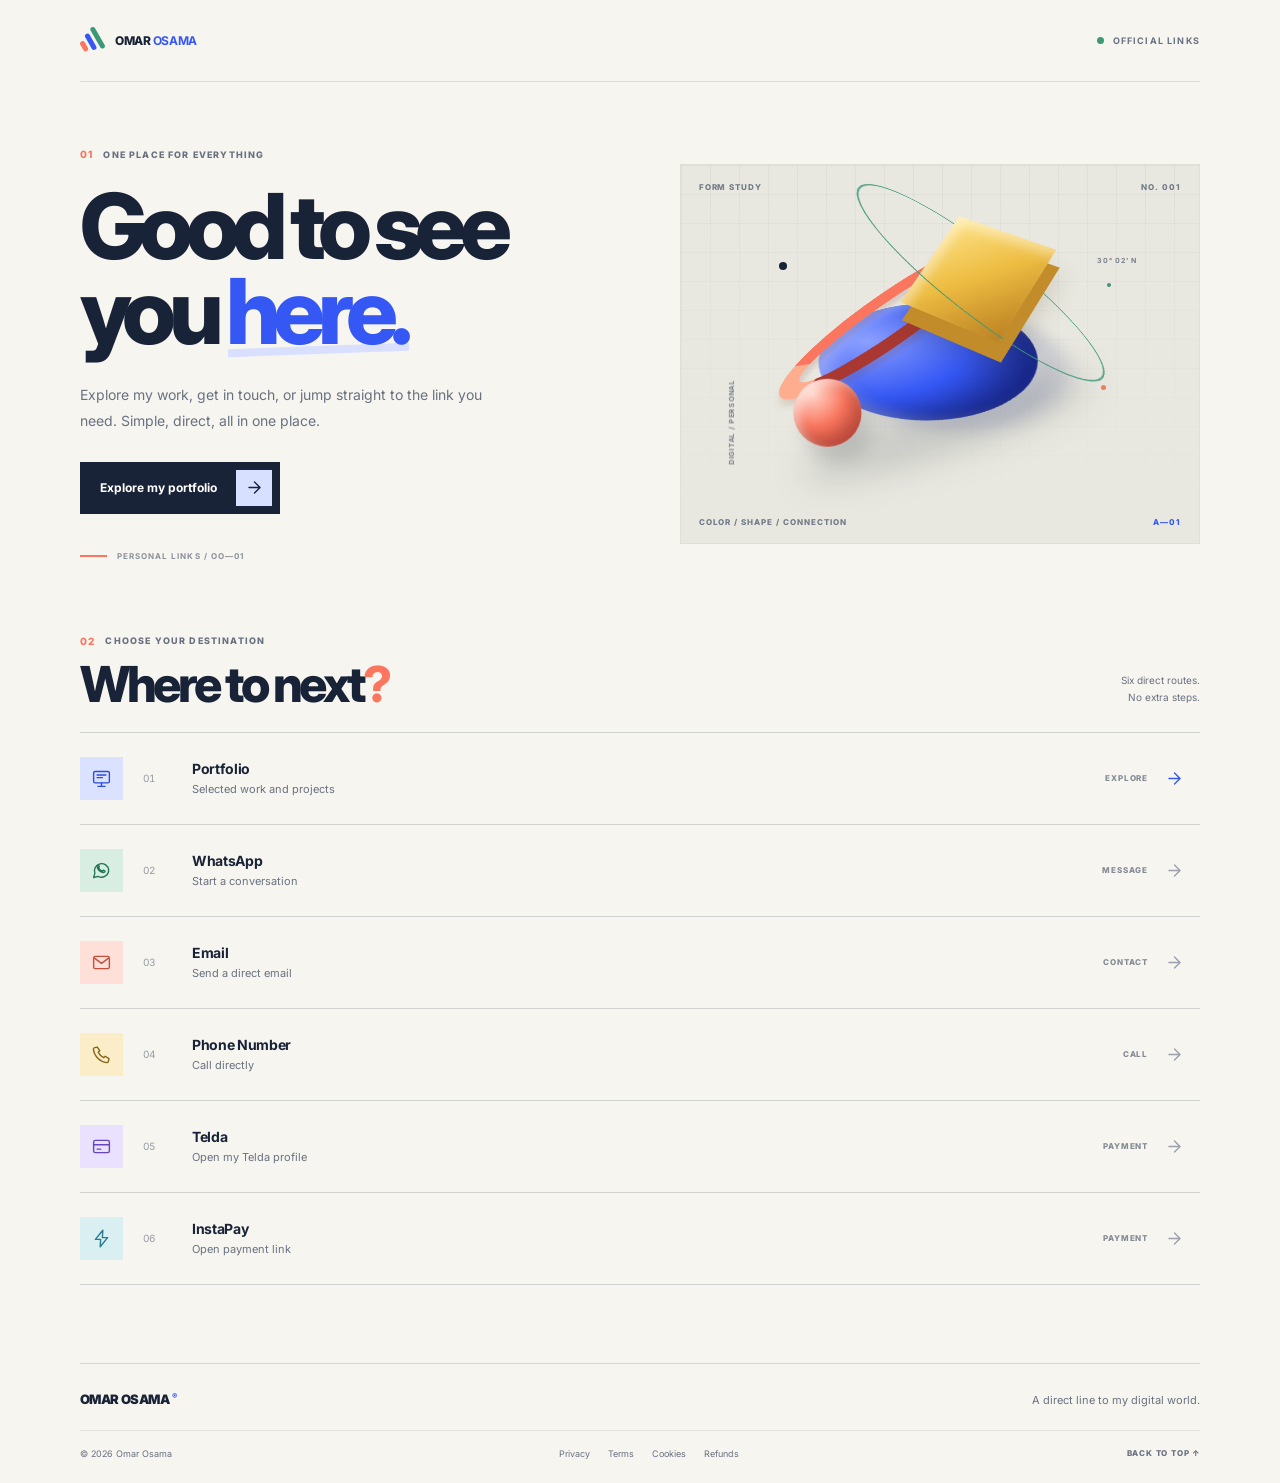
==== commit f39fa4bc: "Add files via upload" ====
--- a/index.html
+++ b/index.html
@@ -1,140 +1,152 @@
-<!DOCTYPE html>
+<!doctype html>
 <html lang="en">
 <head>
-  <meta charset="UTF-8">
-  <meta name="viewport" content="width=device-width, initial-scale=1.0">
-  
+  <meta charset="utf-8">
+  <meta name="viewport" content="width=device-width, initial-scale=1, viewport-fit=cover">
   <title>Omar Osama | Official Links</title>
-  <meta name="description" content="Official personal link hub for Omar Osama. Access portfolio, contact via WhatsApp, email, or phone, and access payment links.">
+  <meta name="description" content="Explore Omar Osama's portfolio and official contact links in one place.">
   <meta name="robots" content="index, follow">
-  <meta name="theme-color" content="#000000">
-
-  <link rel="canonical" href="https://omar-osama-ali.github.io/">
-
+  <meta name="theme-color" content="#f7f5ef">
+  <link rel="canonical" href="https://omar-osama-ali.github.io/Link-Hub/">
   <meta property="og:type" content="website">
   <meta property="og:title" content="Omar Osama | Official Links">
-  <meta property="og:description" content="Official personal link hub for Omar Osama.">
-  <meta property="og:url" content="https://omar-osama-ali.github.io/">
-
+  <meta property="og:description" content="Portfolio, contact details, and useful links for Omar Osama.">
+  <meta property="og:url" content="https://omar-osama-ali.github.io/Link-Hub/">
+  <link rel="icon" type="image/svg+xml" href="favicon.svg">
+  <link rel="preconnect" href="https://fonts.googleapis.com">
+  <link rel="preconnect" href="https://fonts.gstatic.com" crossorigin>
+  <link href="https://fonts.googleapis.com/css2?family=Inter:wght@400;500;600;700;800;900&display=swap" rel="stylesheet">
   <link rel="stylesheet" href="style.css">
-
-  <!-- INSERT OFFICIAL GOOGLE SEARCH CONSOLE VERIFICATION META TAG HERE -->
 </head>
 <body>
+  <a class="skip-link" href="#main">Skip to content</a>
 
-  <canvas id="bg-canvas" aria-hidden="true"></canvas>
-
-  <main class="hub-container" role="main">
-    <header class="profile-header">
-      <div class="avatar-3d-wrapper" aria-hidden="true">
-        <div class="avatar-3d-inner">OO</div>
-      </div>
-      <h1 class="profile-name">Omar Osama</h1>
-      <div class="gold-divider" aria-hidden="true"></div>
+  <div class="page-shell">
+    <header class="site-header" id="top">
+      <a class="brand" href="#top" aria-label="Omar Osama home">
+        <span class="brand-symbol" aria-hidden="true"><span></span><span></span><span></span></span>
+        <span>OMAR <b>OSAMA</b></span>
+      </a>
+      <span class="header-note"><span class="status-dot" aria-hidden="true"></span> OFFICIAL LINKS</span>
     </header>
 
-    <nav class="links-nav" aria-label="Official Links">
-      <!-- 1. Portfolio -->
-      <a href="https://omar-osama-ali.github.io/" class="link-btn" target="_blank" rel="noopener noreferrer" data-link-name="portfolio">
-        <span class="btn-icon" aria-hidden="true">
-          <svg width="22" height="22" viewBox="0 0 24 24" fill="none" stroke="currentColor" stroke-width="1.75" stroke-linecap="round" stroke-linejoin="round">
-            <rect x="2" y="3" width="20" height="14" rx="2" ry="2"/>
-            <line x1="8" y1="21" x2="16" y2="21"/>
-            <line x1="12" y1="17" x2="12" y2="21"/>
-          </svg>
-        </span>
-        <span class="btn-label">Portfolio</span>
-        <span class="btn-arrow" aria-hidden="true">
-          <svg width="16" height="16" viewBox="0 0 24 24" fill="none" stroke="currentColor" stroke-width="2" stroke-linecap="round" stroke-linejoin="round">
-            <line x1="5" y1="12" x2="19" y2="12"/>
-            <polyline points="12 5 19 12 12 19"/>
-          </svg>
-        </span>
-      </a>
+    <main id="main">
+      <section class="hero" aria-labelledby="hero-title">
+        <div class="hero-copy">
+          <p class="eyebrow"><span class="eyebrow-number">01</span> ONE PLACE FOR EVERYTHING</p>
+          <h1 id="hero-title">Good to see<br>you <span class="title-highlight">here.</span></h1>
+          <p class="hero-description">Explore my work, get in touch, or jump straight to the link you need. Simple, direct, all in one place.</p>
+          <a class="hero-cta" href="https://omar-osama-ali.github.io/" target="_blank" rel="noopener noreferrer">
+            <span>Explore my portfolio</span>
+            <span class="cta-arrow" aria-hidden="true">
+              <svg viewBox="0 0 24 24"><path d="M5 12h13M12 5l7 7-7 7"/></svg>
+            </span>
+          </a>
+          <div class="hero-caption"><span class="caption-line"></span><span>PERSONAL LINKS / OO—01</span></div>
+        </div>
 
-      <!-- 2. WhatsApp -->
-      <a href="https://wa.me/201200140223" class="link-btn" target="_blank" rel="noopener noreferrer" data-link-name="whatsapp">
-        <span class="btn-icon" aria-hidden="true">
-          <svg width="22" height="22" viewBox="0 0 24 24" fill="none" stroke="currentColor" stroke-width="1.75" stroke-linecap="round" stroke-linejoin="round">
-            <path d="M21 11.5a8.38 8.38 0 0 1-.9 3.8 8.5 8.5 0 0 1-7.6 4.7 8.38 8.38 0 0 1-3.8-.9L3 21l1.9-5.7a8.38 8.38 0 0 1-.9-3.8 8.5 8.5 0 0 1 4.7-7.6 8.38 8.38 0 0 1 3.8-.9h.5a8.48 8.48 0 0 1 8 8v.5z"/>
-          </svg>
-        </span>
-        <span class="btn-label">WhatsApp</span>
-        <span class="btn-arrow" aria-hidden="true">
-          <svg width="16" height="16" viewBox="0 0 24 24" fill="none" stroke="currentColor" stroke-width="2" stroke-linecap="round" stroke-linejoin="round">
-            <line x1="5" y1="12" x2="19" y2="12"/>
-            <polyline points="12 5 19 12 12 19"/>
-          </svg>
-        </span>
-      </a>
+        <div class="art-panel" aria-label="Abstract three-dimensional colorful sculpture">
+          <div class="art-panel-top"><span>FORM STUDY</span><span>NO. 001</span></div>
+          <div class="art-scene" id="art-scene">
+            <div class="art-shadow"></div>
+            <div class="shape shape-disc"></div>
+            <div class="shape shape-ring"></div>
+            <div class="shape shape-block"></div>
+            <div class="shape shape-orbit"></div>
+            <div class="shape shape-ball"></div>
+            <div class="art-spark spark-a"></div>
+            <div class="art-spark spark-b"></div>
+            <div class="art-spark spark-c"></div>
+            <span class="art-coordinate coordinate-a">30° 02' N</span>
+            <span class="art-coordinate coordinate-b">DIGITAL / PERSONAL</span>
+          </div>
+          <div class="art-panel-bottom"><span>COLOR / SHAPE / CONNECTION</span><span class="art-index">A—01</span></div>
+        </div>
+      </section>
 
-      <!-- 3. Email -->
-      <a href="mailto:omar.osama2011@yahoo.com" class="link-btn" data-link-name="email">
-        <span class="btn-icon" aria-hidden="true">
-          <svg width="22" height="22" viewBox="0 0 24 24" fill="none" stroke="currentColor" stroke-width="1.75" stroke-linecap="round" stroke-linejoin="round">
-            <path d="M4 4h16c1.1 0 2 .9 2 2v12c0 1.1-.9 2-2 2H4c-1.1 0-2-.9-2-2V6c0-1.1.9-2 2-2z"/>
-            <polyline points="22,6 12,13 2,6"/>
-          </svg>
-        </span>
-        <span class="btn-label">Email</span>
-        <span class="btn-arrow" aria-hidden="true">
-          <svg width="16" height="16" viewBox="0 0 24 24" fill="none" stroke="currentColor" stroke-width="2" stroke-linecap="round" stroke-linejoin="round">
-            <line x1="5" y1="12" x2="19" y2="12"/>
-            <polyline points="12 5 19 12 12 19"/>
-          </svg>
-        </span>
-      </a>
+      <section class="destinations" aria-labelledby="destinations-title">
+        <div class="section-heading">
+          <div>
+            <p class="eyebrow"><span class="eyebrow-number">02</span> CHOOSE YOUR DESTINATION</p>
+            <h2 id="destinations-title">Where to next<span class="period">?</span></h2>
+          </div>
+          <p class="section-aside">Six direct routes.<br>No extra steps.</p>
+        </div>
 
-      <!-- 4. Phone Number -->
-      <a href="tel:+201200140223" class="link-btn" data-link-name="phone">
-        <span class="btn-icon" aria-hidden="true">
-          <svg width="22" height="22" viewBox="0 0 24 24" fill="none" stroke="currentColor" stroke-width="1.75" stroke-linecap="round" stroke-linejoin="round">
-            <path d="M22 16.92v3a2 2 0 0 1-2.18 2 19.79 19.79 0 0 1-8.63-3.07 19.5 19.5 0 0 1-6-6 19.79 19.79 0 0 1-3.07-8.67A2 2 0 0 1 4.11 2h3a2 2 0 0 1 2 1.72 12.84 12.84 0 0 0 .7 2.81 2 2 0 0 1-.45 2.11L8.09 9.91a16 16 0 0 0 6 6l1.27-1.27a2 2 0 0 1 2.11-.45 12.84 12.84 0 0 0 2.81.7A2 2 0 0 1 22 16.92z"/>
-          </svg>
-        </span>
-        <span class="btn-label">Phone Number</span>
-        <span class="btn-arrow" aria-hidden="true">
-          <svg width="16" height="16" viewBox="0 0 24 24" fill="none" stroke="currentColor" stroke-width="2" stroke-linecap="round" stroke-linejoin="round">
-            <line x1="5" y1="12" x2="19" y2="12"/>
-            <polyline points="12 5 19 12 12 19"/>
-          </svg>
-        </span>
-      </a>
+        <nav class="link-list" aria-label="Official links">
+          <a class="link-row portfolio-row" href="https://omar-osama-ali.github.io/" target="_blank" rel="noopener noreferrer" data-link-name="portfolio">
+            <span class="row-icon icon-blue" aria-hidden="true"><svg viewBox="0 0 24 24"><rect x="3" y="4" width="18" height="13" rx="1.8"/><path d="M8 21h8M12 17v4M7 8h10M7 11h6"/></svg></span>
+            <span class="row-number">01</span>
+            <span class="row-copy"><strong>Portfolio</strong><small>Selected work and projects</small></span>
+            <span class="row-type">EXPLORE</span>
+            <span class="row-arrow" aria-hidden="true"><svg viewBox="0 0 24 24"><path d="M5 12h13M12 5l7 7-7 7"/></svg></span>
+          </a>
 
-      <!-- 5. Telda -->
-      <a href="https://telda.me/omarosama2011" class="link-btn" target="_blank" rel="noopener noreferrer" data-link-name="telda">
-        <span class="btn-icon" aria-hidden="true">
-          <svg width="22" height="22" viewBox="0 0 24 24" fill="none" stroke="currentColor" stroke-width="1.75" stroke-linecap="round" stroke-linejoin="round">
-            <rect x="1" y="4" width="22" height="16" rx="2" ry="2"/>
-            <line x1="1" y1="10" x2="23" y2="10"/>
-          </svg>
-        </span>
-        <span class="btn-label">Telda</span>
-        <span class="btn-arrow" aria-hidden="true">
-          <svg width="16" height="16" viewBox="0 0 24 24" fill="none" stroke="currentColor" stroke-width="2" stroke-linecap="round" stroke-linejoin="round">
-            <line x1="5" y1="12" x2="19" y2="12"/>
-            <polyline points="12 5 19 12 12 19"/>
-          </svg>
-        </span>
-      </a>
+          <a class="link-row" href="https://wa.me/201200140223" target="_blank" rel="noopener noreferrer" data-link-name="whatsapp">
+            <span class="row-icon icon-green" aria-hidden="true"><svg viewBox="0 0 24 24"><path d="M20.2 11.5a8.2 8.2 0 0 1-12.1 7.2L3 20l1.4-4.7a8.2 8.2 0 1 1 15.8-3.8Z"/><path d="M8.5 8.2c.5 2.4 2 3.9 4.4 4.6l1.2-1.1 2 .9c-.2 1.1-1.1 1.8-2.2 1.7-3.5-.4-6.6-3.5-6.9-6.6-.1-1 .6-1.9 1.6-2l.9 2-1 1.1Z"/></svg></span>
+            <span class="row-number">02</span>
+            <span class="row-copy"><strong>WhatsApp</strong><small>Start a conversation</small></span>
+            <span class="row-type">MESSAGE</span>
+            <span class="row-arrow" aria-hidden="true"><svg viewBox="0 0 24 24"><path d="M5 12h13M12 5l7 7-7 7"/></svg></span>
+          </a>
 
-      <!-- 6. InstaPay -->
-      <a href="https://ipn.eg/S/omar.osama2011/instapay/8AsH4D" class="link-btn" target="_blank" rel="noopener noreferrer" data-link-name="instapay">
-        <span class="btn-icon" aria-hidden="true">
-          <svg width="22" height="22" viewBox="0 0 24 24" fill="none" stroke="currentColor" stroke-width="1.75" stroke-linecap="round" stroke-linejoin="round">
-            <polygon points="13 2 3 14 12 14 11 22 21 10 12 10 13 2"/>
-          </svg>
-        </span>
-        <span class="btn-label">InstaPay</span>
-        <span class="btn-arrow" aria-hidden="true">
-          <svg width="16" height="16" viewBox="0 0 24 24" fill="none" stroke="currentColor" stroke-width="2" stroke-linecap="round" stroke-linejoin="round">
-            <line x1="5" y1="12" x2="19" y2="12"/>
-            <polyline points="12 5 19 12 12 19"/>
-          </svg>
-        </span>
-      </a>
-    </nav>
-  </main>
+          <a class="link-row" href="mailto:omar.osama2011@yahoo.com" data-link-name="email">
+            <span class="row-icon icon-coral" aria-hidden="true"><svg viewBox="0 0 24 24"><rect x="3" y="5" width="18" height="14" rx="2"/><path d="m4 7 8 6 8-6"/></svg></span>
+            <span class="row-number">03</span>
+            <span class="row-copy"><strong>Email</strong><small>Send a direct email</small></span>
+            <span class="row-type">CONTACT</span>
+            <span class="row-arrow" aria-hidden="true"><svg viewBox="0 0 24 24"><path d="M5 12h13M12 5l7 7-7 7"/></svg></span>
+          </a>
+
+          <a class="link-row" href="tel:+201200140223" data-link-name="phone">
+            <span class="row-icon icon-yellow" aria-hidden="true"><svg viewBox="0 0 24 24"><path d="M7.2 3.5 10 7.7 8.3 9.5a14.2 14.2 0 0 0 6.2 6.2l1.8-1.7 4.2 2.8-.6 3a2 2 0 0 1-2.2 1.5A17.8 17.8 0 0 1 2.7 6.3a2 2 0 0 1 1.5-2.2l3-.6Z"/></svg></span>
+            <span class="row-number">04</span>
+            <span class="row-copy"><strong>Phone Number</strong><small>Call directly</small></span>
+            <span class="row-type">CALL</span>
+            <span class="row-arrow" aria-hidden="true"><svg viewBox="0 0 24 24"><path d="M5 12h13M12 5l7 7-7 7"/></svg></span>
+          </a>
+
+          <a class="link-row" href="https://telda.me/omarosama2011" target="_blank" rel="noopener noreferrer" data-link-name="telda">
+            <span class="row-icon icon-violet" aria-hidden="true"><svg viewBox="0 0 24 24"><rect x="3" y="5" width="18" height="14" rx="2"/><path d="M3 10h18M7 15h4"/></svg></span>
+            <span class="row-number">05</span>
+            <span class="row-copy"><strong>Telda</strong><small>Open my Telda profile</small></span>
+            <span class="row-type">PAYMENT</span>
+            <span class="row-arrow" aria-hidden="true"><svg viewBox="0 0 24 24"><path d="M5 12h13M12 5l7 7-7 7"/></svg></span>
+          </a>
+
+          <a class="link-row" href="https://ipn.eg/S/omar.osama2011/instapay/8AsH4D" target="_blank" rel="noopener noreferrer" data-link-name="instapay">
+            <span class="row-icon icon-cyan" aria-hidden="true"><svg viewBox="0 0 24 24"><path d="M13.5 2.5 5 13h6l-.5 8.5L19 11h-6l.5-8.5Z"/></svg></span>
+            <span class="row-number">06</span>
+            <span class="row-copy"><strong>InstaPay</strong><small>Open payment link</small></span>
+            <span class="row-type">PAYMENT</span>
+            <span class="row-arrow" aria-hidden="true"><svg viewBox="0 0 24 24"><path d="M5 12h13M12 5l7 7-7 7"/></svg></span>
+          </a>
+        </nav>
+      </section>
+    </main>
+
+    <footer class="site-footer">
+      <div class="footer-main">
+        <a class="footer-brand" href="#top">OMAR OSAMA<span>®</span></a>
+        <p>A direct line to my digital world.</p>
+      </div>
+      <div class="footer-bottom">
+        <span>© <span id="year">2026</span> Omar Osama</span>
+        <nav class="legal-links" aria-label="Legal information">
+          <a href="privacy.html">Privacy</a>
+          <a href="terms.html">Terms</a>
+          <a href="cookies.html">Cookies</a>
+          <a href="refunds.html">Refunds</a>
+        </nav>
+        <a class="back-top" href="#top">BACK TO TOP ↑</a>
+      </div>
+    </footer>
+  </div>
+
+  <div class="cookie-notice" id="cookie-notice" role="dialog" aria-live="polite" aria-label="Analytics consent" hidden>
+    <div><strong>Optional analytics</strong><p>This site can use Google Analytics only if you choose to allow it. No analytics are loaded by default.</p></div>
+    <div class="cookie-actions"><button type="button" class="cookie-accept" id="cookie-accept">Allow analytics</button><button type="button" class="cookie-reject" id="cookie-reject">No thanks</button></div>
+  </div>
 
   <script src="script.js"></script>
 </body>
--- a/style.css
+++ b/style.css
@@ -1,181 +1,193 @@
+@import url('https://fonts.googleapis.com/css2?family=Inter:wght@400;500;600;700;800;900&display=swap');
+
 :root {
-  --bg-primary: #050505;
-  --surface-elevated: rgba(18, 18, 20, 0.7);
-  --surface-hover: rgba(28, 28, 32, 0.85);
-  
-  --text-primary: #FFFFFF;
-  --text-muted: #757575;
-  
-  --accent-gold: #D6B46A;
-  --gold-glow: rgba(214, 180, 106, 0.25);
-  
-  --border-subtle: rgba(255, 255, 255, 0.08);
-  --border-hover: rgba(214, 180, 106, 0.4);
-  
-  --radius-btn: 20px;
-  --max-width: 480px;
+  color-scheme: light;
+  --paper: #f7f5ef;
+  --paper-deep: #efede5;
+  --ink: #192337;
+  --muted: #697181;
+  --soft: #8a909a;
+  --line: #dcdedc;
+  --blue: #3558f5;
+  --coral: #fa765e;
+  --green: #3d9878;
+  --yellow: #e9b93f;
+  --violet: #8b70db;
+  --cyan: #3e9eb4;
+  --font: "Inter", -apple-system, BlinkMacSystemFont, "Segoe UI", sans-serif;
+  --ease: cubic-bezier(.2,.75,.25,1);
+}
+*, *::before, *::after { box-sizing: border-box; }
+html { scroll-behavior: smooth; background: var(--paper); }
+body { margin: 0; min-height: 100vh; color: var(--ink); background: var(--paper); font-family: var(--font); -webkit-font-smoothing: antialiased; text-rendering: optimizeLegibility; }
+a { color: inherit; }
+button { font: inherit; }
+.page-shell { width: min(1120px, calc(100% - 72px)); margin: 0 auto; }
+.skip-link { position: fixed; top: 10px; left: 10px; z-index: 100; padding: 12px 16px; background: var(--ink); color: white; transform: translateY(-160%); }
+.skip-link:focus { transform: translateY(0); }
+.site-header { height: 82px; display: flex; align-items: center; justify-content: space-between; border-bottom: 1px solid var(--line); }
+.brand { display: inline-flex; align-items: center; gap: 11px; font-size: 12px; font-weight: 800; letter-spacing: -.035em; text-decoration: none; }
+.brand b { color: var(--blue); }
+.brand-symbol { width: 24px; height: 24px; position: relative; display: inline-flex; align-items: center; gap: 3px; transform: rotate(-30deg); }
+.brand-symbol span { width: 5px; border-radius: 3px; display: block; background: var(--blue); }
+.brand-symbol span:nth-child(1) { height: 11px; background: var(--coral); }
+.brand-symbol span:nth-child(2) { height: 18px; background: var(--blue); }
+.brand-symbol span:nth-child(3) { height: 24px; background: var(--green); }
+.header-note { display: flex; align-items: center; gap: 9px; color: var(--muted); font-size: 9px; letter-spacing: .13em; font-weight: 700; }
+.status-dot { width: 7px; height: 7px; border-radius: 50%; background: var(--green); }
+.hero { min-height: 515px; display: grid; grid-template-columns: 1fr .94fr; align-items: center; gap: 46px; padding: 66px 0 62px; }
+.hero-copy { position: relative; z-index: 2; }
+.eyebrow { margin: 0 0 24px; display: flex; align-items: center; gap: 10px; color: var(--muted); font-size: 9px; font-weight: 800; letter-spacing: .13em; }
+.eyebrow-number { color: var(--coral); font-size: 10px; }
+h1 { margin: 0; font-size: clamp(3.6rem, 7.1vw, 6.4rem); line-height: .94; letter-spacing: -.085em; font-weight: 800; }
+.title-highlight { position: relative; color: var(--blue); display: inline-block; }
+.title-highlight::after { content: ""; position: absolute; left: 2px; right: -4px; height: 8px; bottom: 1px; z-index: -1; background: #d9e0ff; transform: rotate(-2deg); }
+.hero-description { max-width: 420px; margin: 27px 0 28px; color: var(--muted); font-size: 14px; line-height: 1.85; }
+.hero-cta { display: inline-flex; align-items: center; gap: 19px; padding: 7px 7px 7px 19px; min-height: 52px; color: white; background: var(--ink); text-decoration: none; font-size: 12px; font-weight: 700; border: 1px solid var(--ink); transition: background .2s ease, transform .2s var(--ease); }
+.hero-cta:hover { background: var(--blue); border-color: var(--blue); transform: translateY(-2px); }
+.hero-cta:focus-visible, .link-row:focus-visible, .legal-links a:focus-visible, .back-top:focus-visible { outline: 3px solid var(--blue); outline-offset: 4px; }
+.cta-arrow { width: 36px; height: 36px; display: grid; place-items: center; color: var(--ink); background: #d7e0ff; }
+.cta-arrow svg, .row-arrow svg { width: 19px; height: 19px; fill: none; stroke: currentColor; stroke-width: 1.7; stroke-linecap: round; stroke-linejoin: round; }
+.hero-caption { margin-top: 37px; display: flex; align-items: center; gap: 10px; color: var(--soft); font-size: 8px; letter-spacing: .13em; font-weight: 700; }
+.caption-line { width: 27px; height: 2px; background: var(--coral); }
+
+.art-panel { height: 380px; position: relative; overflow: hidden; background: #e9e8e0; border: 1px solid #e1dfd5; isolation: isolate; }
+.art-panel::before { content: ""; position: absolute; inset: 0; background-image: linear-gradient(rgba(25,35,55,.045) 1px, transparent 1px), linear-gradient(90deg, rgba(25,35,55,.045) 1px, transparent 1px); background-size: 29px 29px; mask-image: linear-gradient(to bottom, black, transparent 90%); }
+.art-panel-top, .art-panel-bottom { position: absolute; z-index: 5; left: 18px; right: 18px; display: flex; justify-content: space-between; color: #737b88; font-size: 8px; font-weight: 800; letter-spacing: .12em; }
+.art-panel-top { top: 17px; }
+.art-panel-bottom { bottom: 16px; }
+.art-index { color: var(--blue); }
+.art-scene { position: absolute; inset: 35px 0 36px; perspective: 850px; transform-style: preserve-3d; }
+.art-shadow { position: absolute; width: 58%; height: 16%; top: 66%; left: 22%; border-radius: 50%; background: rgba(25,35,55,.17); filter: blur(18px); transform: rotate(-18deg); }
+.shape { position: absolute; transform-style: preserve-3d; }
+.shape-disc { width: 215px; height: 215px; top: 21%; left: 27%; border-radius: 50%; background: radial-gradient(circle at 30% 25%, #8ca0ff, #3558f5 47%, #1c2e9e 78%); box-shadow: inset -20px -20px 35px rgba(13,23,90,.35), inset 10px 8px 20px rgba(255,255,255,.4), 16px 27px 20px rgba(34,48,125,.15); transform: rotateX(58deg) rotateZ(-28deg) translateZ(20px); }
+.shape-ring { width: 255px; height: 112px; top: 36%; left: 22%; border: 24px solid transparent; border-top-color: #fa765e; border-right-color: #d94c3c; border-bottom-color: #a83831; border-left-color: #ffad8f; border-radius: 50%; transform: rotate(-35deg) rotateX(60deg) translateZ(66px); filter: drop-shadow(0 12px 5px rgba(127,55,46,.16)); }
+.shape-block { width: 105px; height: 105px; top: 25%; left: 51%; background: linear-gradient(135deg, #ffe48c 0%, #edbd42 50%, #bb8021 100%); transform: rotate(33deg) rotateX(18deg) rotateY(-28deg) translateZ(95px); box-shadow: 12px 16px 0 #c18c29, 18px 24px 22px rgba(71,57,22,.16), inset 8px 8px 12px rgba(255,255,255,.42); }
+.shape-orbit { width: 290px; height: 160px; top: 27%; left: 18%; border: 2px solid rgba(61,152,120,.88); border-radius: 50%; transform: rotate(38deg) rotateX(62deg) translateZ(112px); }
+.shape-ball { width: 58px; height: 58px; top: 57%; left: 26%; border-radius: 50%; background: radial-gradient(circle at 28% 22%, #ffd5c9, #fa765e 46%, #b94137 100%); box-shadow: inset -8px -8px 13px rgba(116,34,29,.25), inset 5px 4px 8px rgba(255,255,255,.55), 9px 12px 15px rgba(36,39,48,.15); transform: translateZ(125px); }
+.art-spark { position: absolute; width: 8px; height: 8px; border-radius: 50%; background: var(--ink); }
+.spark-a { top: 20%; left: 19%; }
+.spark-b { top: 60%; right: 18%; width: 5px; height: 5px; background: var(--coral); }
+.spark-c { top: 27%; right: 17%; width: 4px; height: 4px; background: var(--green); }
+.art-coordinate { position: absolute; color: #777f8c; font-size: 7px; font-weight: 700; letter-spacing: .1em; }
+.coordinate-a { top: 18%; right: 12%; }
+.coordinate-b { bottom: 14%; left: 9%; writing-mode: vertical-rl; transform: rotate(180deg); }
+
+.destinations { padding: 12px 0 78px; }
+.section-heading { display: flex; justify-content: space-between; align-items: end; gap: 24px; margin-bottom: 22px; }
+.section-heading .eyebrow { margin-bottom: 11px; }
+h2 { margin: 0; font-size: clamp(2rem, 4vw, 3.1rem); line-height: 1.05; letter-spacing: -.07em; font-weight: 800; }
+.period { color: var(--coral); }
+.section-aside { margin: 0 0 4px; color: var(--muted); font-size: 10px; line-height: 1.7; text-align: right; }
+.link-list { border-top: 1px solid #cfd2d1; }
+.link-row { min-height: 92px; display: grid; grid-template-columns: 48px 34px minmax(0, 1fr) 94px 22px; align-items: center; gap: 15px; padding: 13px 15px 13px 0; text-decoration: none; border-bottom: 1px solid #cfd2d1; transition: background .22s ease, padding .22s var(--ease); }
+.link-row:hover { background: rgba(255,255,255,.7); padding-left: 10px; padding-right: 12px; }
+.row-icon { width: 43px; height: 43px; display: grid; place-items: center; color: var(--ink); }
+.row-icon svg { width: 21px; height: 21px; fill: none; stroke: currentColor; stroke-width: 1.6; stroke-linecap: round; stroke-linejoin: round; }
+.icon-blue { background: #dbe2ff; color: #2d4be0; }
+.icon-green { background: #d8eee3; color: #247555; }
+.icon-coral { background: #ffe0d9; color: #c64f3b; }
+.icon-yellow { background: #faedc7; color: #88651b; }
+.icon-violet { background: #e9e1ff; color: #6546bd; }
+.icon-cyan { background: #d9eff1; color: #277d8d; }
+.row-number { color: #969ba3; font-size: 10px; font-variant-numeric: tabular-nums; }
+.row-copy { min-width: 0; display: flex; flex-direction: column; gap: 5px; }
+.row-copy strong { font-size: 14px; font-weight: 700; letter-spacing: -.025em; }
+.row-copy small { color: var(--muted); font-size: 11px; }
+.row-type { color: #858b95; font-size: 8px; letter-spacing: .1em; font-weight: 800; text-align: right; }
+.row-arrow { display: grid; place-items: center; color: #9a9faa; transition: transform .22s var(--ease), color .22s ease; }
+.link-row:hover .row-arrow { transform: translateX(4px); color: var(--blue); }
+.portfolio-row .row-arrow { color: var(--blue); }
+
+.site-footer { border-top: 1px solid #d7d8d4; }
+.footer-main { display: flex; align-items: baseline; justify-content: space-between; gap: 20px; padding: 27px 0 23px; }
+.footer-brand { color: var(--ink); font-size: 13px; font-weight: 900; letter-spacing: -.045em; text-decoration: none; }
+.footer-brand span { margin-left: 3px; color: var(--blue); font-size: 8px; vertical-align: top; }
+.footer-main p { margin: 0; color: var(--muted); font-size: 11px; }
+.footer-bottom { display: flex; align-items: center; justify-content: space-between; gap: 18px; padding: 17px 0 24px; border-top: 1px solid #e2e1db; color: var(--muted); font-size: 9px; }
+.legal-links { display: flex; flex-wrap: wrap; gap: 18px; }
+.legal-links a, .back-top { color: var(--muted); text-decoration: none; }
+.legal-links a:hover, .back-top:hover { color: var(--blue); }
+.back-top { font-size: 8px; letter-spacing: .1em; font-weight: 800; white-space: nowrap; }
+
+.cookie-notice { position: fixed; z-index: 50; left: 22px; right: 22px; bottom: 22px; max-width: 700px; margin: 0 auto; padding: 18px; display: flex; align-items: center; justify-content: space-between; gap: 20px; background: white; border: 1px solid #d8d9d5; box-shadow: 0 16px 50px rgba(25,35,55,.18); }
+.cookie-notice[hidden] { display: none; }
+.cookie-notice strong { font-size: 12px; }
+.cookie-notice p { max-width: 390px; margin: 5px 0 0; color: var(--muted); font-size: 11px; line-height: 1.6; }
+.cookie-actions { display: flex; gap: 8px; flex-shrink: 0; }
+.cookie-actions button { min-height: 38px; padding: 0 12px; border: 1px solid var(--ink); cursor: pointer; font-size: 10px; font-weight: 700; }
+.cookie-accept { color: white; background: var(--ink); }
+.cookie-reject { color: var(--ink); background: white; }
+.cookie-actions button:focus-visible { outline: 3px solid var(--blue); outline-offset: 3px; }
+
+@media (min-width: 1400px) { .hero { min-height: 560px; } }
+@media (max-width: 850px) {
+  .page-shell { width: min(700px, calc(100% - 48px)); }
+  .hero { grid-template-columns: 1fr .82fr; gap: 25px; padding: 54px 0 48px; min-height: 470px; }
+  h1 { font-size: clamp(3.25rem, 7vw, 4.7rem); }
+  .art-panel { height: 330px; }
+  .shape-disc { width: 175px; height: 175px; left: 26%; }
+  .shape-ring { width: 220px; left: 17%; }
+  .shape-block { width: 82px; height: 82px; }
+  .shape-orbit { width: 245px; }
+}
+@media (max-width: 620px) {
+  .page-shell { width: calc(100% - 36px); }
+  .site-header { height: 70px; }
+  .header-note { font-size: 8px; letter-spacing: .08em; }
+  .hero { display: flex; flex-direction: column; align-items: stretch; gap: 29px; padding: 43px 0 46px; }
+  .eyebrow { margin-bottom: 19px; font-size: 8px; }
+  h1 { font-size: clamp(3.6rem, 15vw, 5rem); }
+  .hero-description { font-size: 13px; margin: 23px 0 22px; }
+  .hero-caption { margin-top: 26px; }
+  .art-panel { height: 300px; }
+  .art-scene { transform: scale(.88); transform-origin: center center; }
+  .destinations { padding: 0 0 48px; }
+  .section-heading { align-items: end; gap: 10px; margin-bottom: 17px; }
+  h2 { font-size: 2.1rem; }
+  .section-aside { font-size: 9px; }
+  .link-row { min-height: 82px; grid-template-columns: 42px 24px minmax(0,1fr) 18px; gap: 10px; padding: 11px 2px 11px 0; }
+  .link-row:hover { padding-left: 5px; padding-right: 4px; }
+  .row-icon { width: 39px; height: 39px; }
+  .row-icon svg { width: 19px; height: 19px; }
+  .row-number { font-size: 9px; }
+  .row-copy strong { font-size: 13px; }
+  .row-copy small { font-size: 10px; }
+  .row-type { display: none; }
+  .footer-main { display: block; padding: 23px 0 19px; }
+  .footer-main p { margin-top: 7px; }
+  .footer-bottom { display: grid; grid-template-columns: 1fr auto; gap: 15px; }
+  .legal-links { grid-column: 1 / -1; grid-row: 2; gap: 16px; }
+  .back-top { grid-column: 2; grid-row: 1; }
+  .cookie-notice { left: 12px; right: 12px; bottom: 12px; padding: 15px; display: block; }
+  .cookie-actions { margin-top: 13px; }
+  .cookie-actions button { flex: 1; }
+}
+@media (max-width: 360px) {
+  .page-shell { width: calc(100% - 28px); }
+  .header-note { letter-spacing: .02em; font-size: 7px; }
+  h1 { font-size: 3.25rem; }
+  .art-panel { height: 260px; }
+  .art-scene { transform: scale(.76); }
+  .section-aside { display: none; }
+  .link-row { grid-template-columns: 38px 20px minmax(0,1fr) 16px; gap: 8px; }
+}
+@media (prefers-reduced-motion: reduce) {
+  *, *::before, *::after { animation-duration: .01ms !important; animation-iteration-count: 1 !important; scroll-behavior: auto !important; transition-duration: .01ms !important; }
 }
 
-*, *::before, *::after {
-  box-sizing: border-box;
-  margin: 0;
-  padding: 0;
-}
 
-body {
-  width: 100%;
-  min-height: 100vh;
-  background-color: var(--bg-primary);
-  color: var(--text-primary);
-  font-family: -apple-system, BlinkMacSystemFont, "Segoe UI", Roboto, sans-serif;
-  display: flex;
-  justify-content: center;
-  align-items: center;
-  overflow-x: hidden;
-  position: relative;
-}
-
-#bg-canvas {
-  position: fixed;
-  top: 0;
-  left: 0;
-  width: 100vw;
-  height: 100vh;
-  pointer-events: none;
-  z-index: 0;
-}
-
-.hub-container {
-  width: 100%;
-  max-width: var(--max-width);
-  padding: 48px 20px;
-  display: flex;
-  flex-direction: column;
-  align-items: center;
-  position: relative;
-  z-index: 1;
-}
-
-.profile-header {
-  text-align: center;
-  margin-bottom: 40px;
-  display: flex;
-  flex-direction: column;
-  align-items: center;
-}
-
-.avatar-3d-wrapper {
-  width: 72px;
-  height: 72px;
-  border-radius: 50%;
-  background: linear-gradient(135deg, rgba(214, 180, 106, 0.4), rgba(255, 255, 255, 0.05));
-  padding: 1px;
-  margin-bottom: 20px;
-  box-shadow: 0 10px 30px rgba(0, 0, 0, 0.8), 0 0 20px var(--gold-glow);
-  perspective: 500px;
-}
-
-.avatar-3d-inner {
-  width: 100%;
-  height: 100%;
-  background: #0d0d0f;
-  border-radius: 50%;
-  display: flex;
-  align-items: center;
-  justify-content: center;
-  font-weight: 600;
-  font-size: 1.2rem;
-  letter-spacing: 0.1em;
-  color: var(--accent-gold);
-}
-
-.profile-name {
-  font-size: 2.2rem;
-  font-weight: 300;
-  letter-spacing: 0.08em;
-  color: var(--text-primary);
-  text-shadow: 0 4px 12px rgba(0, 0, 0, 0.6);
-}
-
-.gold-divider {
-  width: 36px;
-  height: 2px;
-  background: linear-gradient(90deg, transparent, var(--accent-gold), transparent);
-  margin-top: 16px;
-}
-
-.links-nav {
-  width: 100%;
-  display: flex;
-  flex-direction: column;
-  gap: 16px;
-  perspective: 1000px;
-}
-
-.link-btn {
-  display: flex;
-  align-items: center;
-  justify-content: space-between;
-  width: 100%;
-  min-height: 64px;
-  padding: 16px 24px;
-  background: var(--surface-elevated);
-  backdrop-filter: blur(12px);
-  -webkit-backdrop-filter: blur(12px);
-  border: 1px solid var(--border-subtle);
-  border-radius: var(--radius-btn);
-  color: var(--text-primary);
-  text-decoration: none;
-  box-shadow: inset 0 1px 0 rgba(255, 255, 255, 0.1), 0 8px 32px rgba(0, 0, 0, 0.5);
-  transition: transform 0.25s cubic-bezier(0.2, 0.8, 0.2, 1), 
-              border-color 0.25s ease, 
-              background-color 0.25s ease,
-              box-shadow 0.25s ease;
-  transform-style: preserve-3d;
-  cursor: pointer;
-}
-
-.link-btn:hover {
-  background: var(--surface-hover);
-  border-color: var(--border-hover);
-  transform: translateY(-3px) rotateX(4deg) scale(1.01);
-  box-shadow: inset 0 1px 0 rgba(255, 255, 255, 0.2), 0 14px 40px rgba(0, 0, 0, 0.7), 0 0 25px var(--gold-glow);
-}
-
-.link-btn:active {
-  transform: translateY(0) scale(0.99);
-}
-
-.btn-icon {
-  display: flex;
-  align-items: center;
-  justify-content: center;
-  width: 28px;
-  color: var(--text-primary);
-  transition: color 0.2s ease, transform 0.2s ease;
-}
-
-.link-btn:hover .btn-icon {
-  color: var(--accent-gold);
-  transform: translateZ(10px);
-}
-
-.btn-label {
-  font-size: 1.05rem;
-  font-weight: 400;
-  letter-spacing: 0.04em;
-  text-align: center;
-  flex-grow: 1;
-}
-
-.btn-arrow {
-  display: flex;
-  align-items: center;
-  color: var(--text-muted);
-  transition: transform 0.25s ease, color 0.25s ease;
-}
-
-.link-btn:hover .btn-arrow {
-  transform: translateX(4px) translateZ(10px);
-  color: var(--text-primary);
-}
+/* Shared legal and error-page layout */
+.legal-page, .error-page { min-height: 100vh; display: flex; flex-direction: column; }
+.legal-content { width: min(760px, 100%); padding: 66px 0 76px; flex: 1; }
+.legal-content h1, .error-content h1 { font-size: clamp(3.3rem, 8vw, 5.5rem); line-height: .96; margin: 0 0 20px; }
+.legal-content .legal-updated { margin: 0 0 42px; color: var(--soft); font-size: 10px; font-weight: 700; letter-spacing: .04em; }
+.legal-content h2 { margin: 30px 0 9px; font-size: 17px; letter-spacing: -.04em; }
+.legal-content p { color: #515b6c; font-size: 13px; line-height: 1.9; }
+.legal-content a:not(.legal-home) { color: var(--blue); }
+.legal-home { display: inline-block; margin-top: 28px; color: var(--ink); text-decoration: none; font-size: 12px; font-weight: 800; }
+.legal-home:hover { color: var(--blue); }
+.legal-footer { border-top: 1px solid var(--line); padding: 20px 0; color: var(--muted); font-size: 9px; }
+.error-content { flex: 1; padding: 100px 0 120px; }
+.error-content .hero-description { max-width: 430px; }
+@media (max-width: 620px) { .legal-content { padding: 46px 0 56px; } .legal-content h1, .error-content h1 { font-size: 3.6rem; } .error-content { padding: 75px 0 90px; } }
